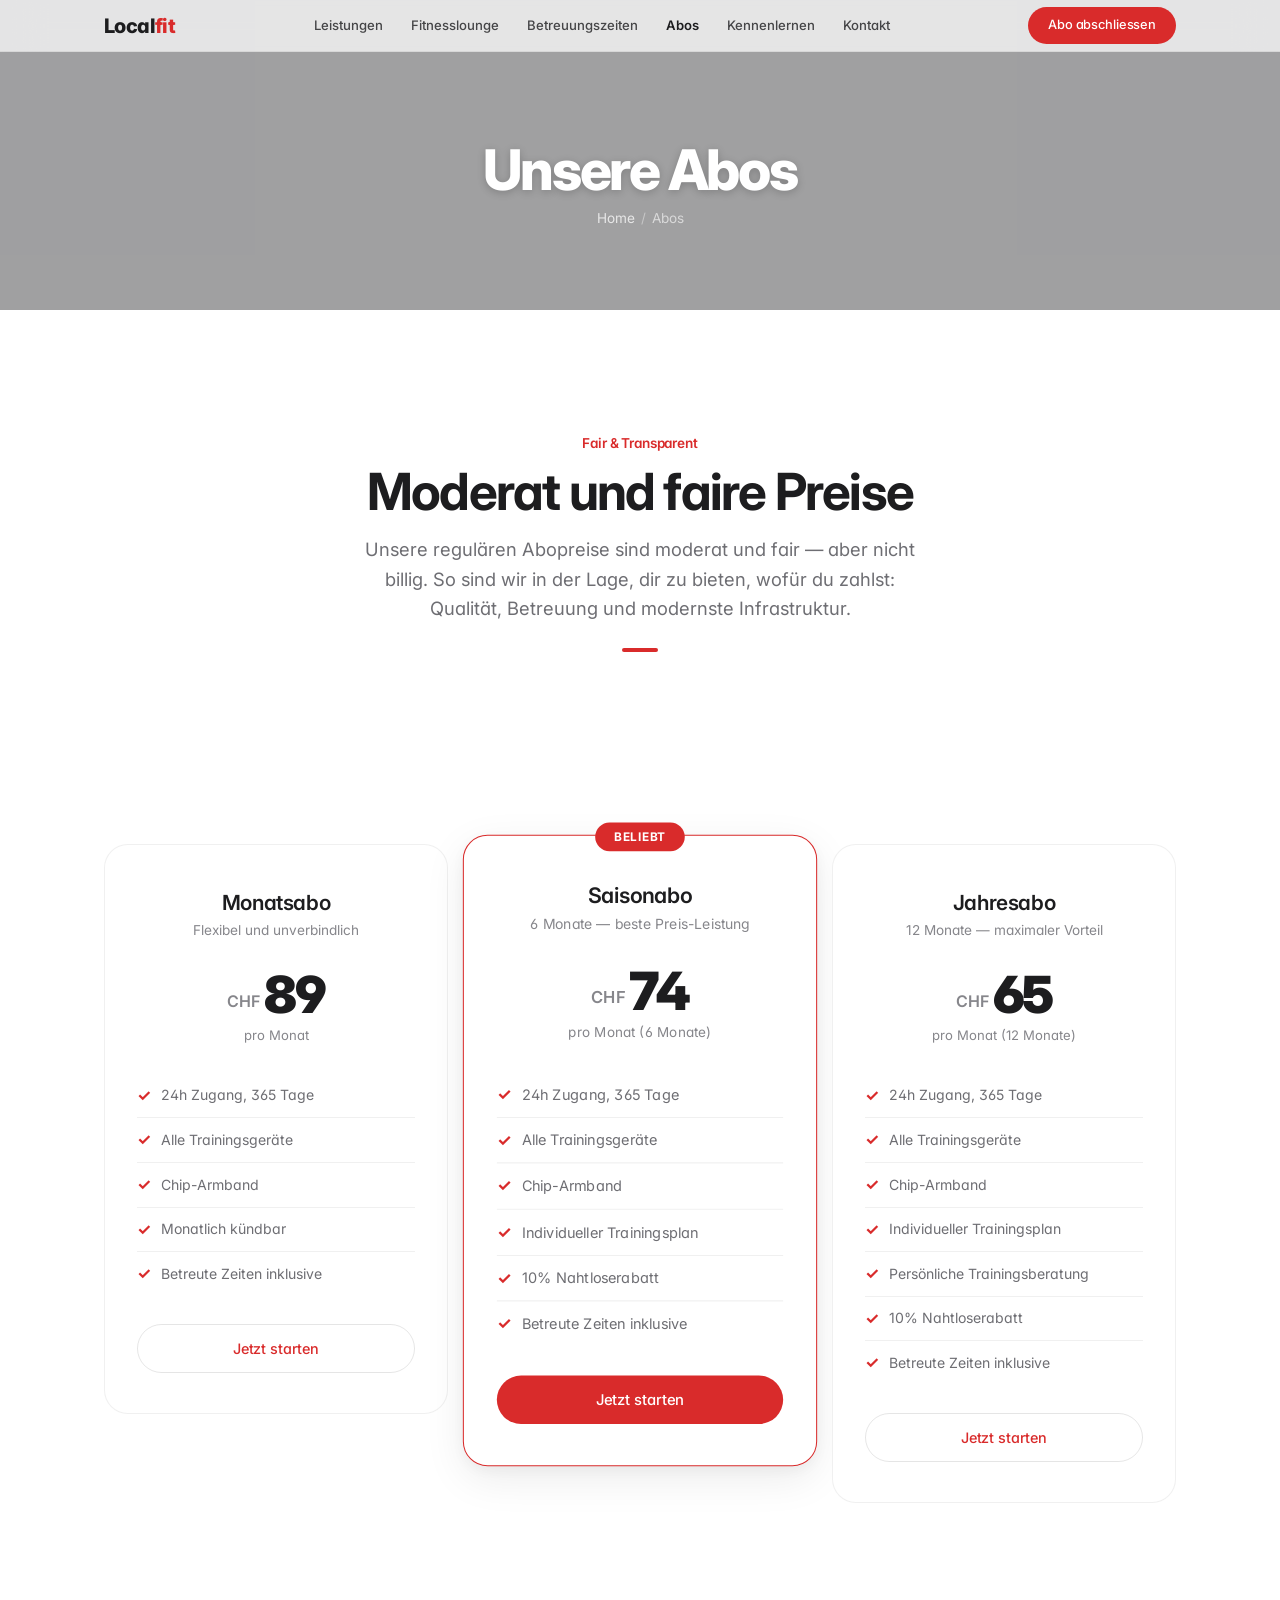
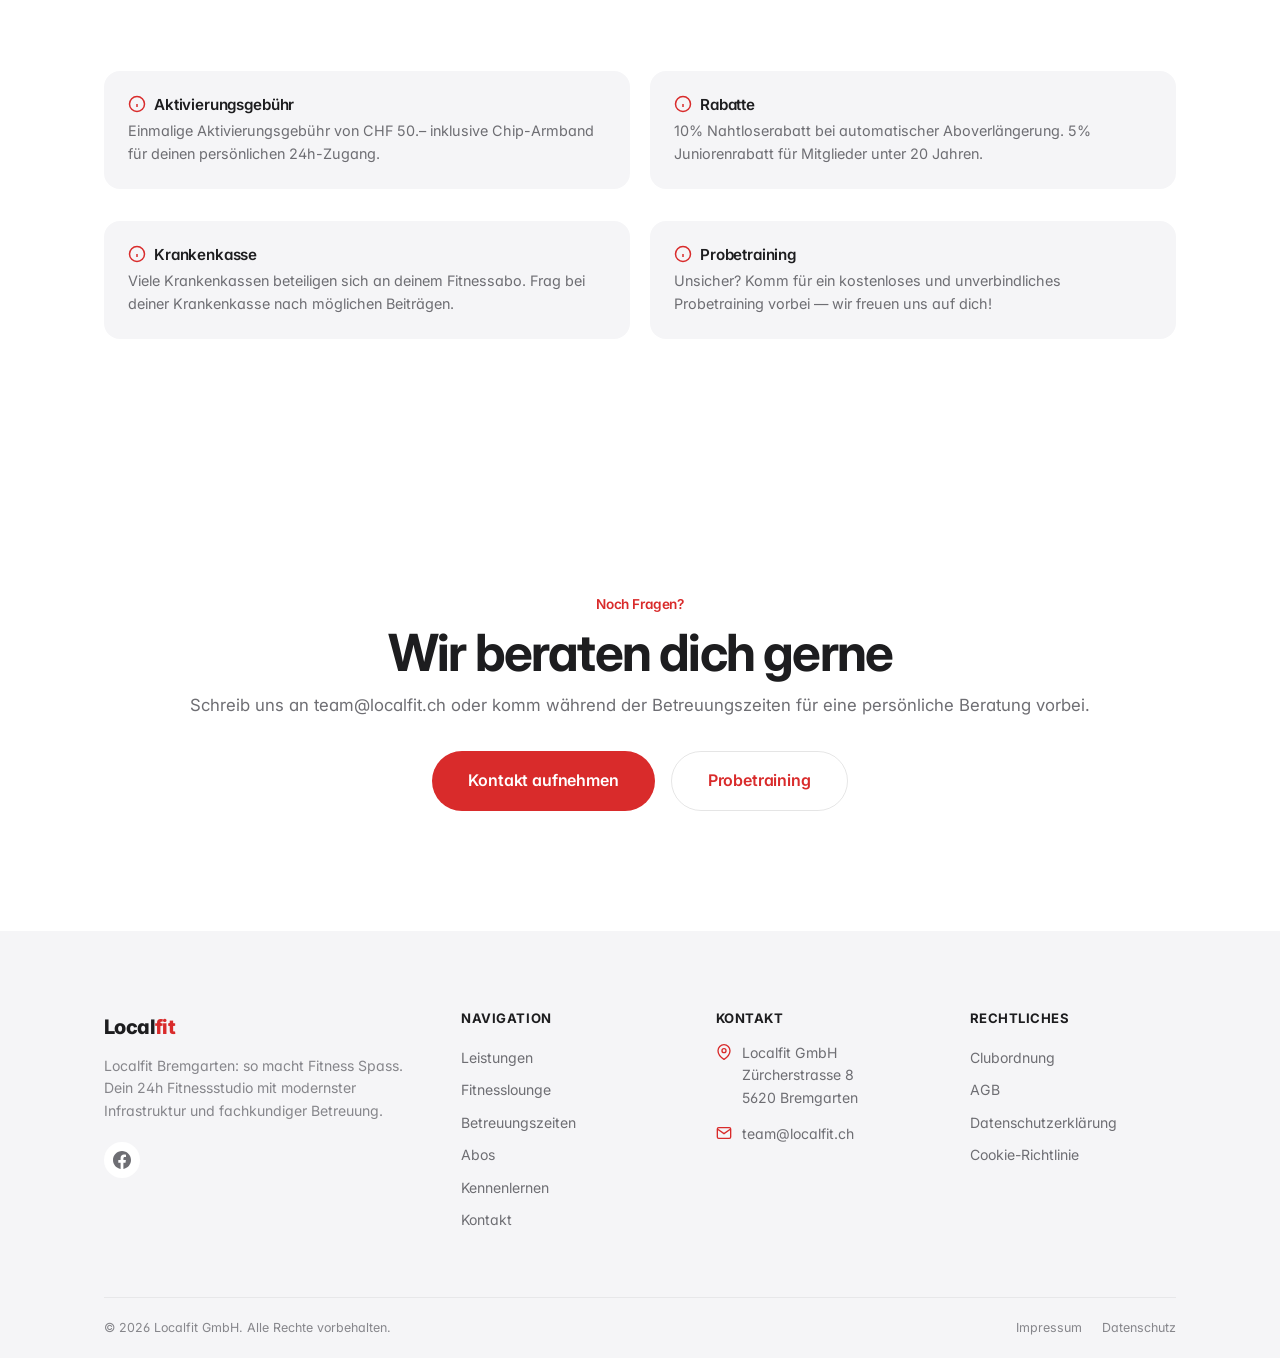
==== abos.html @ 7a8f7181 "Initial commit: LocalFit Website Apple-style redesign of localfit.ch with red accent branding. 7 pag" ====
<!DOCTYPE html>
<html lang="de">
<head>
  <meta charset="UTF-8">
  <meta name="viewport" content="width=device-width, initial-scale=1.0">
  <title>Abos — Localfit Bremgarten</title>
  <meta name="description" content="Unsere Abo-Preise: Monats-, Saison- und Jahresabonnements mit fairen Preisen und flexiblen Optionen.">
  <link rel="stylesheet" href="css/style.css">
  <link rel="stylesheet" href="css/components.css">
  <link rel="stylesheet" href="css/pages.css">
</head>
<body>

  <!-- NAVBAR -->
  <nav class="navbar scrolled" id="navbar">
    <div class="container">
      <a href="index.html" class="nav-logo">Local<span>fit</span></a>
      <div class="nav-links">
        <a href="leistungen.html">Leistungen</a>
        <a href="fitnesslounge.html">Fitnesslounge</a>
        <a href="betreuungszeiten.html">Betreuungszeiten</a>
        <a href="abos.html" class="active">Abos</a>
        <a href="kennenlernen.html">Kennenlernen</a>
        <a href="kontakt.html">Kontakt</a>
      </div>
      <a href="abos.html" class="btn btn-primary btn-sm nav-cta">Abo abschliessen</a>
      <button class="hamburger" id="hamburger" aria-label="Menü öffnen">
        <span></span><span></span><span></span>
      </button>
    </div>
  </nav>

  <div class="mobile-menu" id="mobileMenu">
    <a href="index.html">Home</a>
    <a href="leistungen.html">Leistungen</a>
    <a href="fitnesslounge.html">Fitnesslounge</a>
    <a href="betreuungszeiten.html">Betreuungszeiten</a>
    <a href="abos.html" class="active">Abos</a>
    <a href="kennenlernen.html">Kennenlernen</a>
    <a href="kontakt.html">Kontakt</a>
  </div>

  <!-- PAGE HERO -->
  <section class="page-hero">
    <div class="page-hero-bg" style="background: url('https://www.localfit.ch/wp-content/uploads/slider05.jpg') center/cover no-repeat;"></div>
    <div class="container">
      <h1>Unsere Abos</h1>
      <div class="breadcrumb">
        <a href="index.html">Home</a>
        <span class="sep">/</span>
        <span>Abos</span>
      </div>
    </div>
  </section>

  <!-- INTRO -->
  <section class="section">
    <div class="container">
      <div class="section-header reveal">
        <span class="section-label">Fair & Transparent</span>
        <h2>Moderat und faire Preise</h2>
        <p>Unsere regulären Abopreise sind moderat und fair — aber nicht billig. So sind wir in der Lage, dir zu bieten, wofür du zahlst: Qualität, Betreuung und modernste Infrastruktur.</p>
        <div class="divider"></div>
      </div>
    </div>
  </section>

  <!-- PRICING CARDS -->
  <section class="section" style="padding-top: 0;">
    <div class="container">
      <div class="pricing-grid">

        <!-- Monatsabo -->
        <div class="pricing-card reveal">
          <h3>Monatsabo</h3>
          <p class="subtitle">Flexibel und unverbindlich</p>
          <div class="pricing-price">
            <span class="currency">CHF </span><span class="amount">89</span>
            <span class="period">pro Monat</span>
          </div>
          <ul class="pricing-features">
            <li><span class="check">&#10003;</span> 24h Zugang, 365 Tage</li>
            <li><span class="check">&#10003;</span> Alle Trainingsgeräte</li>
            <li><span class="check">&#10003;</span> Chip-Armband</li>
            <li><span class="check">&#10003;</span> Monatlich kündbar</li>
            <li><span class="check">&#10003;</span> Betreute Zeiten inklusive</li>
          </ul>
          <a href="kennenlernen.html" class="btn btn-secondary" style="width: 100%;">Jetzt starten</a>
        </div>

        <!-- Saisonabo (6 Monate) -->
        <div class="pricing-card featured reveal reveal-delay-1">
          <div class="pricing-badge">Beliebt</div>
          <h3>Saisonabo</h3>
          <p class="subtitle">6 Monate — beste Preis-Leistung</p>
          <div class="pricing-price">
            <span class="currency">CHF </span><span class="amount">74</span>
            <span class="period">pro Monat (6 Monate)</span>
          </div>
          <ul class="pricing-features">
            <li><span class="check">&#10003;</span> 24h Zugang, 365 Tage</li>
            <li><span class="check">&#10003;</span> Alle Trainingsgeräte</li>
            <li><span class="check">&#10003;</span> Chip-Armband</li>
            <li><span class="check">&#10003;</span> Individueller Trainingsplan</li>
            <li><span class="check">&#10003;</span> 10% Nahtloserabatt</li>
            <li><span class="check">&#10003;</span> Betreute Zeiten inklusive</li>
          </ul>
          <a href="kennenlernen.html" class="btn btn-primary" style="width: 100%;">Jetzt starten</a>
        </div>

        <!-- Jahresabo -->
        <div class="pricing-card reveal reveal-delay-2">
          <h3>Jahresabo</h3>
          <p class="subtitle">12 Monate — maximaler Vorteil</p>
          <div class="pricing-price">
            <span class="currency">CHF </span><span class="amount">65</span>
            <span class="period">pro Monat (12 Monate)</span>
          </div>
          <ul class="pricing-features">
            <li><span class="check">&#10003;</span> 24h Zugang, 365 Tage</li>
            <li><span class="check">&#10003;</span> Alle Trainingsgeräte</li>
            <li><span class="check">&#10003;</span> Chip-Armband</li>
            <li><span class="check">&#10003;</span> Individueller Trainingsplan</li>
            <li><span class="check">&#10003;</span> Persönliche Trainingsberatung</li>
            <li><span class="check">&#10003;</span> 10% Nahtloserabatt</li>
            <li><span class="check">&#10003;</span> Betreute Zeiten inklusive</li>
          </ul>
          <a href="kennenlernen.html" class="btn btn-secondary" style="width: 100%;">Jetzt starten</a>
        </div>
      </div>
    </div>
  </section>

  <!-- INFO BOXES -->
  <section class="section" style="padding-top: 0;">
    <div class="container">
      <div class="pricing-info">
        <div class="grid grid-2">
          <div class="info-box reveal">
            <h4>
              <svg width="18" height="18" viewBox="0 0 24 24" fill="none" stroke="var(--accent)" stroke-width="2"><circle cx="12" cy="12" r="10"/><line x1="12" y1="16" x2="12" y2="12"/><line x1="12" y1="8" x2="12.01" y2="8"/></svg>
              Aktivierungsgebühr
            </h4>
            <p>Einmalige Aktivierungsgebühr von CHF 50.– inklusive Chip-Armband für deinen persönlichen 24h-Zugang.</p>
          </div>
          <div class="info-box reveal reveal-delay-1">
            <h4>
              <svg width="18" height="18" viewBox="0 0 24 24" fill="none" stroke="var(--accent)" stroke-width="2"><circle cx="12" cy="12" r="10"/><line x1="12" y1="16" x2="12" y2="12"/><line x1="12" y1="8" x2="12.01" y2="8"/></svg>
              Rabatte
            </h4>
            <p>10% Nahtloserabatt bei automatischer Aboverlängerung. 5% Juniorenrabatt für Mitglieder unter 20 Jahren.</p>
          </div>
          <div class="info-box reveal">
            <h4>
              <svg width="18" height="18" viewBox="0 0 24 24" fill="none" stroke="var(--accent)" stroke-width="2"><circle cx="12" cy="12" r="10"/><line x1="12" y1="16" x2="12" y2="12"/><line x1="12" y1="8" x2="12.01" y2="8"/></svg>
              Krankenkasse
            </h4>
            <p>Viele Krankenkassen beteiligen sich an deinem Fitnessabo. Frag bei deiner Krankenkasse nach möglichen Beiträgen.</p>
          </div>
          <div class="info-box reveal reveal-delay-1">
            <h4>
              <svg width="18" height="18" viewBox="0 0 24 24" fill="none" stroke="var(--accent)" stroke-width="2"><circle cx="12" cy="12" r="10"/><line x1="12" y1="16" x2="12" y2="12"/><line x1="12" y1="8" x2="12.01" y2="8"/></svg>
              Probetraining
            </h4>
            <p>Unsicher? Komm für ein kostenloses und unverbindliches Probetraining vorbei — wir freuen uns auf dich!</p>
          </div>
        </div>
      </div>
    </div>
  </section>

  <!-- CTA -->
  <section class="section cta-section">
    <div class="container reveal">
      <span class="section-label">Noch Fragen?</span>
      <h2>Wir beraten dich gerne</h2>
      <p>Schreib uns an team@localfit.ch oder komm während der Betreuungszeiten für eine persönliche Beratung vorbei.</p>
      <div style="display: flex; gap: 16px; justify-content: center; flex-wrap: wrap;">
        <a href="kontakt.html" class="btn btn-primary btn-lg">Kontakt aufnehmen</a>
        <a href="kennenlernen.html" class="btn btn-secondary btn-lg">Probetraining</a>
      </div>
    </div>
  </section>

  <!-- FOOTER -->
  <footer class="footer">
    <div class="container">
      <div class="footer-grid">
        <div class="footer-brand">
          <a href="index.html" class="nav-logo">Local<span>fit</span></a>
          <p>Localfit Bremgarten: so macht Fitness Spass. Dein 24h Fitnessstudio mit modernster Infrastruktur und fachkundiger Betreuung.</p>
          <div class="footer-social">
            <a href="https://www.facebook.com" target="_blank" rel="noopener" aria-label="Facebook">
              <svg width="18" height="18" viewBox="0 0 24 24" fill="currentColor"><path d="M24 12.073c0-6.627-5.373-12-12-12s-12 5.373-12 12c0 5.99 4.388 10.954 10.125 11.854v-8.385H7.078v-3.47h3.047V9.43c0-3.007 1.792-4.669 4.533-4.669 1.312 0 2.686.235 2.686.235v2.953H15.83c-1.491 0-1.956.925-1.956 1.874v2.25h3.328l-.532 3.47h-2.796v8.385C19.612 23.027 24 18.062 24 12.073z"/></svg>
            </a>
          </div>
        </div>
        <div>
          <h4>Navigation</h4>
          <div class="footer-links">
            <a href="leistungen.html">Leistungen</a>
            <a href="fitnesslounge.html">Fitnesslounge</a>
            <a href="betreuungszeiten.html">Betreuungszeiten</a>
            <a href="abos.html">Abos</a>
            <a href="kennenlernen.html">Kennenlernen</a>
            <a href="kontakt.html">Kontakt</a>
          </div>
        </div>
        <div>
          <h4>Kontakt</h4>
          <div class="footer-contact-item">
            <span class="footer-contact-icon">
              <svg width="16" height="16" viewBox="0 0 24 24" fill="none" stroke="currentColor" stroke-width="2"><path d="M21 10c0 7-9 13-9 13s-9-6-9-13a9 9 0 0 1 18 0z"/><circle cx="12" cy="10" r="3"/></svg>
            </span>
            <span>Localfit GmbH<br>Zürcherstrasse 8<br>5620 Bremgarten</span>
          </div>
          <div class="footer-contact-item">
            <span class="footer-contact-icon">
              <svg width="16" height="16" viewBox="0 0 24 24" fill="none" stroke="currentColor" stroke-width="2"><path d="M4 4h16c1.1 0 2 .9 2 2v12c0 1.1-.9 2-2 2H4c-1.1 0-2-.9-2-2V6c0-1.1.9-2 2-2z"/><polyline points="22,6 12,13 2,6"/></svg>
            </span>
            <span>team@localfit.ch</span>
          </div>
        </div>
        <div>
          <h4>Rechtliches</h4>
          <div class="footer-links">
            <a href="#">Clubordnung</a>
            <a href="#">AGB</a>
            <a href="#">Datenschutzerklärung</a>
            <a href="#">Cookie-Richtlinie</a>
          </div>
        </div>
      </div>
      <div class="footer-bottom">
        <span>&copy; 2026 Localfit GmbH. Alle Rechte vorbehalten.</span>
        <div class="footer-bottom-links">
          <a href="#">Impressum</a>
          <a href="#">Datenschutz</a>
        </div>
      </div>
    </div>
  </footer>

  <button class="back-to-top" id="backToTop" aria-label="Nach oben">
    <svg width="20" height="20" viewBox="0 0 24 24" fill="none" stroke="currentColor" stroke-width="2.5" stroke-linecap="round" stroke-linejoin="round"><polyline points="18 15 12 9 6 15"/></svg>
  </button>

  <script src="js/main.js"></script>
</body>
</html>
---- css/style.css ----
/* ============================================
   LOCALFIT — Apple-Inspired Design System
   ============================================ */

@import url('https://fonts.googleapis.com/css2?family=Inter:wght@300;400;500;600;700;800;900&display=swap');

:root {
  /* Backgrounds */
  --bg-primary: #ffffff;
  --bg-secondary: #f5f5f7;
  --bg-tertiary: #fbfbfd;
  --bg-card: #ffffff;
  --bg-elevated: #ffffff;

  /* Accent — LocalFit Red */
  --accent: #d92b2b;
  --accent-hover: #e63946;
  --accent-light: rgba(217, 43, 43, 0.07);
  --accent-medium: rgba(217, 43, 43, 0.12);

  /* Text — Apple's text hierarchy */
  --text-primary: #1d1d1f;
  --text-secondary: #6e6e73;
  --text-tertiary: #86868b;
  --text-link: #d92b2b;

  /* Borders */
  --border: rgba(0, 0, 0, 0.06);
  --border-strong: rgba(0, 0, 0, 0.1);
  --glass: rgba(255, 255, 255, 0.72);
  --glass-border: rgba(0, 0, 0, 0.06);

  /* Spacing */
  --nav-h: 52px;
  --section-pad: 120px;
  --container-max: 1120px;

  /* Radius */
  --radius: 16px;
  --radius-sm: 12px;
  --radius-xs: 8px;
  --radius-lg: 24px;
  --radius-xl: 32px;
  --radius-pill: 980px;

  /* Shadows — Apple-soft */
  --shadow-sm: 0 1px 3px rgba(0, 0, 0, 0.04), 0 1px 2px rgba(0, 0, 0, 0.06);
  --shadow-md: 0 4px 14px rgba(0, 0, 0, 0.06), 0 2px 6px rgba(0, 0, 0, 0.04);
  --shadow-lg: 0 12px 40px rgba(0, 0, 0, 0.08), 0 4px 12px rgba(0, 0, 0, 0.04);
  --shadow-xl: 0 24px 60px rgba(0, 0, 0, 0.1), 0 8px 20px rgba(0, 0, 0, 0.04);

  /* Transitions */
  --ease: cubic-bezier(0.25, 0.1, 0.25, 1);
  --ease-spring: cubic-bezier(0.34, 1.56, 0.64, 1);
}

/* --- Reset --- */
*, *::before, *::after {
  margin: 0;
  padding: 0;
  box-sizing: border-box;
}

html {
  scroll-behavior: smooth;
  -webkit-text-size-adjust: 100%;
}

body {
  font-family: 'Inter', -apple-system, BlinkMacSystemFont, 'Segoe UI', Roboto, sans-serif;
  font-weight: 400;
  line-height: 1.6;
  color: var(--text-primary);
  background: var(--bg-primary);
  overflow-x: hidden;
  -webkit-font-smoothing: antialiased;
  -moz-osx-font-smoothing: grayscale;
  font-feature-settings: 'cv11', 'ss01';
}

img {
  max-width: 100%;
  height: auto;
  display: block;
}

a {
  color: var(--text-link);
  text-decoration: none;
  transition: opacity 0.3s var(--ease);
}

a:hover {
  opacity: 0.75;
}

ul, ol { list-style: none; }

button, input, select, textarea {
  font-family: inherit;
  font-size: inherit;
  color: inherit;
  background: none;
  border: none;
  outline: none;
}

button { cursor: pointer; }

/* --- Typography (Apple-style) --- */
h1, h2, h3, h4, h5, h6 {
  font-family: 'Inter', -apple-system, BlinkMacSystemFont, sans-serif;
  font-weight: 700;
  line-height: 1.12;
  letter-spacing: -0.025em;
  color: var(--text-primary);
}

h1 {
  font-size: clamp(2.5rem, 6vw, 4.2rem);
  font-weight: 800;
  letter-spacing: -0.04em;
  line-height: 1.08;
}

h2 {
  font-size: clamp(2rem, 4.5vw, 3.2rem);
  font-weight: 700;
  letter-spacing: -0.035em;
  line-height: 1.1;
}

h3 {
  font-size: clamp(1.2rem, 2vw, 1.5rem);
  font-weight: 600;
  letter-spacing: -0.02em;
  line-height: 1.2;
}

h4 {
  font-size: 1.1rem;
  font-weight: 600;
  letter-spacing: -0.01em;
}

p {
  color: var(--text-secondary);
  line-height: 1.6;
  font-size: 1.05rem;
}

/* --- Layout --- */
.container {
  width: 100%;
  max-width: var(--container-max);
  margin: 0 auto;
  padding: 0 24px;
}

.section {
  padding: var(--section-pad) 0;
}

.section-header {
  text-align: center;
  margin-bottom: 72px;
  max-width: 680px;
  margin-left: auto;
  margin-right: auto;
}

.section-header h2 {
  margin-bottom: 16px;
}

.section-header p {
  font-size: 1.15rem;
  max-width: 560px;
  margin: 0 auto;
}

.section-label {
  display: inline-block;
  font-size: 0.85rem;
  font-weight: 600;
  color: var(--accent);
  margin-bottom: 8px;
  letter-spacing: -0.01em;
}

.divider {
  width: 36px;
  height: 4px;
  background: var(--accent);
  border-radius: 2px;
  margin: 24px auto 0;
}

/* --- Grid --- */
.grid {
  display: grid;
  gap: 20px;
}
.grid-2 { grid-template-columns: repeat(2, 1fr); }
.grid-3 { grid-template-columns: repeat(3, 1fr); }
.grid-4 { grid-template-columns: repeat(4, 1fr); }

@media (max-width: 1024px) {
  .grid-4 { grid-template-columns: repeat(2, 1fr); }
  .grid-3 { grid-template-columns: repeat(2, 1fr); }
}
@media (max-width: 768px) {
  .grid-2, .grid-3, .grid-4 { grid-template-columns: 1fr; }
  .section { padding: 80px 0; }
  .section-header { margin-bottom: 48px; }
}

/* --- Scroll Reveal --- */
.reveal {
  opacity: 0;
  transform: translateY(28px);
  transition: opacity 0.7s var(--ease), transform 0.7s var(--ease);
}
.reveal.visible {
  opacity: 1;
  transform: translateY(0);
}
.reveal-delay-1 { transition-delay: 0.1s; }
.reveal-delay-2 { transition-delay: 0.2s; }
.reveal-delay-3 { transition-delay: 0.3s; }
.reveal-delay-4 { transition-delay: 0.4s; }
.reveal-delay-5 { transition-delay: 0.5s; }

/* --- Placeholder Images --- */
.placeholder-img {
  display: flex;
  align-items: center;
  justify-content: center;
  font-size: 0.85rem;
  font-weight: 500;
  color: var(--text-tertiary);
  position: relative;
  overflow: hidden;
}
---- css/components.css ----
/* ============================================
   LOCALFIT — Components (Apple Style)
   ============================================ */

/* ---- NAVBAR ---- */
.navbar {
  position: fixed;
  top: 0;
  left: 0;
  right: 0;
  height: var(--nav-h);
  z-index: 1000;
  display: flex;
  align-items: center;
  background: var(--glass);
  backdrop-filter: saturate(180%) blur(20px);
  -webkit-backdrop-filter: saturate(180%) blur(20px);
  border-bottom: 1px solid var(--glass-border);
  transition: all 0.35s var(--ease);
}

.navbar .container {
  display: flex;
  align-items: center;
  justify-content: space-between;
  width: 100%;
}

.nav-logo {
  font-size: 1.25rem;
  font-weight: 800;
  letter-spacing: -0.03em;
  color: var(--text-primary);
  display: flex;
  align-items: center;
  gap: 0;
  z-index: 1001;
}

.nav-logo span {
  color: var(--accent);
}

.nav-links {
  display: flex;
  align-items: center;
  gap: 28px;
}

.nav-links a {
  font-size: 0.82rem;
  font-weight: 500;
  color: var(--text-primary);
  opacity: 0.8;
  transition: opacity 0.3s var(--ease);
  text-decoration: none;
}

.nav-links a:hover {
  opacity: 1;
}

.nav-links a.active {
  opacity: 1;
  font-weight: 600;
}

.nav-cta {
  z-index: 1001;
}

/* Hamburger */
.hamburger {
  display: none;
  flex-direction: column;
  gap: 5px;
  width: 20px;
  cursor: pointer;
  z-index: 1001;
  padding: 8px 0;
}

.hamburger span {
  display: block;
  width: 100%;
  height: 1.5px;
  background: var(--text-primary);
  border-radius: 1px;
  transition: all 0.3s var(--ease);
  transform-origin: center;
}

.hamburger.active span:nth-child(1) {
  transform: rotate(45deg) translate(4px, 5px);
}
.hamburger.active span:nth-child(2) {
  opacity: 0;
  transform: scaleX(0);
}
.hamburger.active span:nth-child(3) {
  transform: rotate(-45deg) translate(4px, -5px);
}

/* Mobile Menu */
.mobile-menu {
  display: none;
  position: fixed;
  inset: 0;
  background: rgba(255, 255, 255, 0.97);
  backdrop-filter: blur(40px);
  -webkit-backdrop-filter: blur(40px);
  z-index: 999;
  flex-direction: column;
  align-items: center;
  justify-content: center;
  gap: 8px;
  opacity: 0;
  pointer-events: none;
  transition: opacity 0.35s var(--ease);
}

.mobile-menu.open {
  opacity: 1;
  pointer-events: all;
}

.mobile-menu a {
  font-size: 1.8rem;
  font-weight: 700;
  letter-spacing: -0.03em;
  color: var(--text-primary);
  opacity: 0.4;
  padding: 8px 0;
  transition: opacity 0.3s var(--ease);
  text-decoration: none;
}

.mobile-menu a:hover,
.mobile-menu a.active {
  opacity: 1;
}

@media (max-width: 1024px) {
  .nav-links, .nav-cta { display: none; }
  .hamburger { display: flex; }
  .mobile-menu { display: flex; }
}

/* ---- BUTTONS ---- */
.btn {
  display: inline-flex;
  align-items: center;
  justify-content: center;
  gap: 6px;
  font-family: inherit;
  font-weight: 500;
  letter-spacing: -0.01em;
  border-radius: var(--radius-pill);
  transition: all 0.3s var(--ease);
  white-space: nowrap;
  cursor: pointer;
}

.btn-primary {
  background: var(--accent);
  color: #fff;
  padding: 12px 28px;
  font-size: 0.9rem;
}

.btn-primary:hover {
  background: var(--accent-hover);
  transform: scale(1.02);
  opacity: 1;
}

.btn-secondary {
  background: transparent;
  color: var(--accent);
  padding: 12px 28px;
  font-size: 0.9rem;
  border: 1px solid var(--border-strong);
}

.btn-secondary:hover {
  background: var(--accent-light);
  border-color: var(--accent);
  opacity: 1;
}

.btn-text {
  background: transparent;
  color: var(--accent);
  padding: 8px 0;
  font-size: 0.95rem;
  font-weight: 500;
  gap: 4px;
}

.btn-text:hover {
  opacity: 1;
  gap: 8px;
}

.btn-sm {
  padding: 8px 20px;
  font-size: 0.8rem;
}

.btn-lg {
  padding: 16px 36px;
  font-size: 1rem;
  font-weight: 600;
}

/* ---- CARDS ---- */
.card {
  background: var(--bg-card);
  border: 1px solid var(--border);
  border-radius: var(--radius);
  padding: 32px;
  transition: all 0.4s var(--ease);
}

.card:hover {
  box-shadow: var(--shadow-lg);
  transform: translateY(-4px);
  border-color: transparent;
}

.card-icon {
  width: 48px;
  height: 48px;
  border-radius: var(--radius-sm);
  background: var(--accent-light);
  display: flex;
  align-items: center;
  justify-content: center;
  margin-bottom: 20px;
  color: var(--accent);
}

.card h3 {
  margin-bottom: 10px;
}

.card p {
  font-size: 0.95rem;
  line-height: 1.55;
  color: var(--text-secondary);
}

/* ---- FORMS ---- */
.form-group {
  position: relative;
  margin-bottom: 20px;
}

.form-label {
  display: block;
  font-size: 0.82rem;
  font-weight: 600;
  color: var(--text-primary);
  margin-bottom: 6px;
  letter-spacing: -0.01em;
}

.form-input,
.form-select,
.form-textarea {
  width: 100%;
  padding: 12px 16px;
  background: var(--bg-secondary);
  border: 1.5px solid transparent;
  border-radius: var(--radius-xs);
  color: var(--text-primary);
  font-size: 0.95rem;
  transition: all 0.25s var(--ease);
}

.form-input:focus,
.form-select:focus,
.form-textarea:focus {
  background: var(--bg-primary);
  border-color: var(--accent);
  box-shadow: 0 0 0 3px var(--accent-light);
}

.form-input::placeholder,
.form-textarea::placeholder {
  color: var(--text-tertiary);
}

.form-textarea {
  min-height: 120px;
  resize: vertical;
}

.form-select {
  appearance: none;
  background-image: url("data:image/svg+xml,%3Csvg xmlns='http://www.w3.org/2000/svg' width='12' height='12' viewBox='0 0 12 12'%3E%3Cpath fill='%2386868b' d='M6 8L1 3h10z'/%3E%3C/svg%3E");
  background-repeat: no-repeat;
  background-position: right 16px center;
  padding-right: 40px;
  cursor: pointer;
}

.form-error {
  border-color: #ff3b30 !important;
  background: #fff5f5 !important;
}

.form-success {
  border-color: #34c759 !important;
}

.form-message {
  font-size: 0.78rem;
  margin-top: 4px;
  font-weight: 500;
}

.form-message.error { color: #ff3b30; }
.form-message.success { color: #34c759; }

/* ---- PAGE HERO ---- */
.page-hero {
  position: relative;
  padding: 140px 0 80px;
  text-align: center;
  background: var(--bg-secondary);
  overflow: hidden;
}

.page-hero::before {
  content: '';
  position: absolute;
  inset: 0;
  background: rgba(0, 0, 0, 0.35);
  z-index: 1;
  pointer-events: none;
}

.page-hero .container {
  position: relative;
  z-index: 2;
}

.page-hero .page-hero-bg {
  position: absolute;
  inset: 0;
  z-index: 0;
}

.page-hero h1 {
  margin-bottom: 8px;
  font-size: clamp(2.2rem, 5vw, 3.5rem);
  color: #ffffff;
  text-shadow: 0 2px 8px rgba(0,0,0,0.2);
}

.page-hero .breadcrumb {
  display: flex;
  align-items: center;
  justify-content: center;
  gap: 6px;
  font-size: 0.85rem;
  color: rgba(255, 255, 255, 0.6);
}

.page-hero .breadcrumb a {
  color: rgba(255, 255, 255, 0.75);
}
.page-hero .breadcrumb a:hover {
  color: #fff;
  opacity: 1;
}

.page-hero .breadcrumb .sep {
  color: rgba(255, 255, 255, 0.4);
}

/* ---- FOOTER ---- */
.footer {
  background: var(--bg-secondary);
  padding: 80px 0 0;
}

.footer-grid {
  display: grid;
  grid-template-columns: 1.5fr 1fr 1fr 1fr;
  gap: 48px;
  padding-bottom: 60px;
}

.footer-brand p {
  margin-top: 12px;
  font-size: 0.88rem;
  color: var(--text-tertiary);
  line-height: 1.6;
}

.footer h4 {
  font-size: 0.82rem;
  font-weight: 700;
  margin-bottom: 16px;
  color: var(--text-primary);
  text-transform: uppercase;
  letter-spacing: 0.04em;
}

.footer-links a {
  display: block;
  font-size: 0.88rem;
  color: var(--text-secondary);
  padding: 5px 0;
  transition: color 0.3s var(--ease);
  text-decoration: none;
}

.footer-links a:hover {
  color: var(--text-primary);
  opacity: 1;
}

.footer-contact-item {
  display: flex;
  align-items: flex-start;
  gap: 10px;
  margin-bottom: 14px;
  font-size: 0.88rem;
  color: var(--text-secondary);
}

.footer-contact-icon {
  color: var(--accent);
  flex-shrink: 0;
  margin-top: 2px;
}

.footer-social {
  display: flex;
  gap: 10px;
  margin-top: 20px;
}

.footer-social a {
  width: 36px;
  height: 36px;
  border-radius: 50%;
  background: var(--bg-primary);
  display: flex;
  align-items: center;
  justify-content: center;
  color: var(--text-secondary);
  transition: all 0.3s var(--ease);
  text-decoration: none;
}

.footer-social a:hover {
  background: var(--accent);
  color: #fff;
  opacity: 1;
}

.footer-bottom {
  border-top: 1px solid var(--border);
  padding: 20px 0;
  display: flex;
  align-items: center;
  justify-content: space-between;
  font-size: 0.78rem;
  color: var(--text-tertiary);
}

.footer-bottom-links {
  display: flex;
  gap: 20px;
}

.footer-bottom-links a {
  color: var(--text-tertiary);
  text-decoration: none;
}
.footer-bottom-links a:hover {
  color: var(--text-primary);
  opacity: 1;
}

@media (max-width: 1024px) {
  .footer-grid { grid-template-columns: 1fr 1fr; }
}

@media (max-width: 768px) {
  .footer { padding: 60px 0 0; }
  .footer-grid { grid-template-columns: 1fr; gap: 36px; }
  .footer-bottom { flex-direction: column; gap: 12px; text-align: center; }
}

/* ---- BACK TO TOP ---- */
.back-to-top {
  position: fixed;
  bottom: 28px;
  right: 28px;
  width: 40px;
  height: 40px;
  border-radius: 50%;
  background: var(--bg-primary);
  color: var(--text-primary);
  display: flex;
  align-items: center;
  justify-content: center;
  z-index: 900;
  opacity: 0;
  pointer-events: none;
  transform: translateY(12px);
  transition: all 0.3s var(--ease);
  box-shadow: var(--shadow-lg);
  border: 1px solid var(--border);
}

.back-to-top.visible {
  opacity: 1;
  pointer-events: all;
  transform: translateY(0);
}

.back-to-top:hover {
  transform: translateY(-3px);
  box-shadow: var(--shadow-xl);
}
---- css/pages.css ----
/* ============================================
   LOCALFIT — Pages (Apple Style)
   ============================================ */

/* ---- HOME: HERO ---- */
.hero {
  position: relative;
  min-height: 100vh;
  display: flex;
  align-items: center;
  justify-content: center;
  text-align: center;
  overflow: hidden;
  background: var(--bg-secondary);
  padding-top: var(--nav-h);
}

.hero-slides {
  position: absolute;
  inset: 0;
}

.hero-slide {
  position: absolute;
  inset: 0;
  opacity: 0;
  transition: opacity 1s var(--ease);
}

.hero-slide.active {
  opacity: 1;
}

.hero-slide-bg {
  position: absolute;
  inset: 0;
  background-size: cover;
  background-position: center;
  animation: kenBurns 10s var(--ease) forwards;
}

.hero-slide::after {
  content: '';
  position: absolute;
  inset: 0;
  background: linear-gradient(
    to bottom,
    rgba(0, 0, 0, 0.35) 0%,
    rgba(0, 0, 0, 0.15) 40%,
    rgba(0, 0, 0, 0.4) 100%
  );
  z-index: 1;
}

@keyframes kenBurns {
  from { transform: scale(1); }
  to { transform: scale(1.04); }
}

.hero-content {
  position: relative;
  z-index: 2;
  padding: 0 24px;
  max-width: 820px;
  margin: 0 auto;
}

.hero-text {
  text-align: center;
}

.hero-text .section-label {
  font-size: 0.9rem;
  font-weight: 600;
  color: rgba(255, 255, 255, 0.8);
  margin-bottom: 12px;
  display: block;
  text-shadow: 0 1px 4px rgba(0,0,0,0.3);
}

.hero-text h1 {
  font-size: clamp(2.8rem, 7vw, 5rem);
  font-weight: 800;
  letter-spacing: -0.045em;
  line-height: 1.05;
  margin-bottom: 20px;
  color: #ffffff;
  text-shadow: 0 2px 12px rgba(0,0,0,0.25);
}

.hero-text p {
  font-size: 1.2rem;
  color: rgba(255, 255, 255, 0.85);
  margin-bottom: 36px;
  max-width: 540px;
  margin-left: auto;
  margin-right: auto;
  line-height: 1.5;
  text-shadow: 0 1px 4px rgba(0,0,0,0.2);
}

.hero-buttons {
  display: flex;
  gap: 12px;
  justify-content: center;
  flex-wrap: wrap;
}

/* Hero Indicators */
.hero-indicators {
  position: absolute;
  bottom: 40px;
  left: 50%;
  transform: translateX(-50%);
  z-index: 3;
  display: flex;
  gap: 8px;
}

.hero-indicator {
  width: 32px;
  height: 4px;
  background: rgba(255, 255, 255, 0.3);
  border-radius: 2px;
  cursor: pointer;
  overflow: hidden;
  transition: all 0.3s var(--ease);
}

.hero-indicator.active {
  width: 48px;
}

.hero-indicator-fill {
  height: 100%;
  width: 0;
  background: var(--accent);
  border-radius: 2px;
}

.hero-indicator.active .hero-indicator-fill {
  animation: indicatorProgress 6s linear forwards;
}

@keyframes indicatorProgress {
  from { width: 0; }
  to { width: 100%; }
}

.hero-scroll {
  position: absolute;
  bottom: 80px;
  left: 50%;
  transform: translateX(-50%);
  z-index: 3;
  display: flex;
  flex-direction: column;
  align-items: center;
  gap: 6px;
  color: rgba(255, 255, 255, 0.5);
  font-size: 0.72rem;
  letter-spacing: 0.08em;
  text-transform: uppercase;
  font-weight: 600;
  animation: scrollBounce 2.5s ease-in-out infinite;
}

@keyframes scrollBounce {
  0%, 100% { transform: translateX(-50%) translateY(0); }
  50% { transform: translateX(-50%) translateY(6px); }
}

/* ---- HOME: STATS ---- */
.stats-bar {
  background: var(--bg-primary);
  padding: 60px 0;
  border-bottom: 1px solid var(--border);
}

.stats-grid {
  display: grid;
  grid-template-columns: repeat(4, 1fr);
  gap: 24px;
  text-align: center;
}

.stat-item {
  padding: 12px;
}

.stat-number {
  font-size: clamp(2rem, 4vw, 3rem);
  font-weight: 800;
  color: var(--text-primary);
  line-height: 1;
  margin-bottom: 6px;
  letter-spacing: -0.03em;
}

.stat-number .accent {
  color: var(--accent);
}

.stat-label {
  font-size: 0.82rem;
  color: var(--text-tertiary);
  font-weight: 500;
  letter-spacing: 0;
}

@media (max-width: 768px) {
  .stats-grid { grid-template-columns: repeat(2, 1fr); }
}

/* ---- HOME: FEATURES ---- */
.features-section {
  background: var(--bg-secondary);
}

/* ---- HOME: CTA ---- */
.cta-section {
  background: var(--bg-primary);
  text-align: center;
  position: relative;
}

.cta-section h2 {
  margin-bottom: 12px;
}

.cta-section p {
  margin: 0 auto 32px;
}

/* ---- LEISTUNGEN ---- */
.service-item {
  display: grid;
  grid-template-columns: 1fr 1fr;
  gap: 80px;
  align-items: center;
  padding: 80px 0;
  border-bottom: 1px solid var(--border);
}

.service-item:last-child { border-bottom: none; }

.service-item.reverse {
  direction: rtl;
}
.service-item.reverse > * {
  direction: ltr;
}

.service-number {
  font-size: 5rem;
  font-weight: 900;
  color: var(--accent-light);
  line-height: 1;
  margin-bottom: -12px;
  letter-spacing: -0.04em;
}

.service-content h3 {
  font-size: 1.6rem;
  margin-bottom: 14px;
}

.service-content p {
  font-size: 1rem;
  line-height: 1.6;
}

.service-image {
  border-radius: var(--radius-lg);
  overflow: hidden;
  aspect-ratio: 4/3;
  background: linear-gradient(135deg, #f0f0f5, #e8e8ed);
}

.service-image img {
  width: 100%;
  height: 100%;
  object-fit: cover;
  transition: transform 0.5s var(--ease);
}

.service-item:hover .service-image img {
  transform: scale(1.04);
}

@media (max-width: 768px) {
  .service-item {
    grid-template-columns: 1fr;
    gap: 32px;
    padding: 48px 0;
  }
  .service-item.reverse { direction: ltr; }
  .service-number { font-size: 3.5rem; }
}

/* ---- FITNESSLOUNGE ---- */
.quote-block {
  border-left: 4px solid var(--accent);
  padding: 28px 36px;
  background: var(--accent-light);
  border-radius: 0 var(--radius-sm) var(--radius-sm) 0;
  margin-bottom: 80px;
}

.quote-block p {
  font-size: 1.25rem;
  font-style: italic;
  color: var(--text-primary);
  max-width: none;
  line-height: 1.55;
  font-weight: 500;
}

.highlight-card {
  display: flex;
  align-items: flex-start;
  gap: 16px;
}

.highlight-icon {
  width: 32px;
  height: 32px;
  min-width: 32px;
  border-radius: 50%;
  background: var(--accent-light);
  display: flex;
  align-items: center;
  justify-content: center;
  color: var(--accent);
  margin-top: 2px;
}

.highlight-card h4 { margin-bottom: 4px; }
.highlight-card p { font-size: 0.92rem; }

/* Gallery */
.gallery-section {
  background: var(--bg-secondary);
}

.gallery-grid {
  display: grid;
  grid-template-columns: repeat(3, 1fr);
  grid-template-rows: auto auto;
  gap: 12px;
}

.gallery-item {
  border-radius: var(--radius);
  overflow: hidden;
  aspect-ratio: 4/3;
  cursor: pointer;
  transition: all 0.4s var(--ease);
  background: linear-gradient(135deg, #e8e8ed, #d2d2d7);
}

.gallery-item:hover {
  transform: scale(1.02);
  box-shadow: var(--shadow-lg);
}

.gallery-item:first-child {
  grid-column: span 2;
  grid-row: span 2;
  aspect-ratio: auto;
}

@media (max-width: 768px) {
  .gallery-grid { grid-template-columns: 1fr; }
  .gallery-item:first-child { grid-column: span 1; grid-row: span 1; aspect-ratio: 4/3; }
}

/* ---- BETREUUNGSZEITEN ---- */
.schedule-cards {
  display: grid;
  grid-template-columns: 1fr 1fr;
  gap: 24px;
  margin-bottom: 64px;
}

.schedule-card {
  background: var(--bg-card);
  border: 1px solid var(--border);
  border-radius: var(--radius);
  overflow: hidden;
}

.schedule-card-header {
  background: var(--bg-secondary);
  padding: 18px 24px;
  border-bottom: 1px solid var(--border);
  display: flex;
  align-items: center;
  gap: 10px;
}

.schedule-card-header .icon { color: var(--accent); }
.schedule-card-header h3 { font-size: 1rem; }

.schedule-row {
  display: flex;
  justify-content: space-between;
  align-items: center;
  padding: 14px 24px;
  border-bottom: 1px solid var(--border);
  font-size: 0.92rem;
  transition: background 0.3s var(--ease);
}

.schedule-row:last-child { border-bottom: none; }

.schedule-row.today {
  background: var(--accent-light);
}

.schedule-row .day {
  color: var(--text-primary);
  font-weight: 500;
}

.schedule-row .time {
  color: var(--text-secondary);
  font-weight: 600;
  font-variant-numeric: tabular-nums;
}

/* 24h Badge */
.badge-24h {
  text-align: center;
  padding: 60px 40px;
  background: var(--bg-secondary);
  border-radius: var(--radius-lg);
  margin-bottom: 80px;
  position: relative;
  overflow: hidden;
}

.badge-24h::before {
  content: '';
  position: absolute;
  top: 50%;
  left: 50%;
  transform: translate(-50%, -50%);
  width: 200px;
  height: 200px;
  border-radius: 50%;
  border: 2px solid var(--accent);
  opacity: 0.1;
  animation: pulse24 3s ease-in-out infinite;
}

.badge-24h::after {
  content: '';
  position: absolute;
  top: 50%;
  left: 50%;
  transform: translate(-50%, -50%);
  width: 300px;
  height: 300px;
  border-radius: 50%;
  border: 1px solid var(--accent);
  opacity: 0.05;
  animation: pulse24 3s ease-in-out 0.5s infinite;
}

@keyframes pulse24 {
  0%, 100% { transform: translate(-50%, -50%) scale(1); opacity: 0.1; }
  50% { transform: translate(-50%, -50%) scale(1.08); opacity: 0.03; }
}

.badge-24h .big-number {
  font-size: clamp(3rem, 8vw, 4.5rem);
  font-weight: 900;
  background: linear-gradient(135deg, var(--accent), #e63946);
  -webkit-background-clip: text;
  -webkit-text-fill-color: transparent;
  background-clip: text;
  line-height: 1;
  margin-bottom: 12px;
  position: relative;
  letter-spacing: -0.04em;
}

.badge-24h p {
  margin: 0 auto;
  font-size: 1.05rem;
  position: relative;
  max-width: 520px;
}

/* Holidays */
.holidays-toggle {
  display: flex;
  align-items: center;
  justify-content: space-between;
  width: 100%;
  padding: 14px 20px;
  background: var(--bg-secondary);
  border: 1px solid var(--border);
  border-radius: var(--radius-xs);
  color: var(--text-primary);
  font-size: 0.95rem;
  font-weight: 500;
  cursor: pointer;
  transition: all 0.3s var(--ease);
}

.holidays-toggle:hover {
  background: var(--accent-light);
}

.holidays-toggle .arrow {
  transition: transform 0.3s var(--ease);
  color: var(--accent);
}

.holidays-toggle.open .arrow {
  transform: rotate(180deg);
}

.holidays-list {
  max-height: 0;
  overflow: hidden;
  transition: max-height 0.4s var(--ease);
  background: var(--bg-primary);
  border: 1px solid var(--border);
  border-top: none;
  border-radius: 0 0 var(--radius-xs) var(--radius-xs);
}

.holidays-list.open { max-height: 500px; }

.holidays-list li {
  padding: 10px 20px;
  border-bottom: 1px solid var(--border);
  font-size: 0.88rem;
  color: var(--text-secondary);
  display: flex;
  align-items: center;
  gap: 8px;
}

.holidays-list li:last-child { border-bottom: none; }

.holidays-list li::before {
  content: '';
  width: 5px;
  height: 5px;
  border-radius: 50%;
  background: var(--accent);
  flex-shrink: 0;
}

@media (max-width: 768px) {
  .schedule-cards { grid-template-columns: 1fr; }
}

/* ---- ABOS: PRICING ---- */
.pricing-grid {
  display: grid;
  grid-template-columns: repeat(3, 1fr);
  gap: 20px;
  align-items: start;
}

.pricing-card {
  background: var(--bg-card);
  border: 1px solid var(--border);
  border-radius: var(--radius-lg);
  padding: 40px 32px;
  text-align: center;
  transition: all 0.4s var(--ease);
  position: relative;
}

.pricing-card:hover {
  transform: translateY(-6px);
  box-shadow: var(--shadow-xl);
  border-color: transparent;
}

.pricing-card.featured {
  border-color: var(--accent);
  box-shadow: var(--shadow-lg);
  transform: scale(1.03);
}

.pricing-card.featured:hover {
  transform: scale(1.03) translateY(-6px);
}

.pricing-badge {
  position: absolute;
  top: -13px;
  left: 50%;
  transform: translateX(-50%);
  background: var(--accent);
  color: #fff;
  font-size: 0.72rem;
  font-weight: 700;
  text-transform: uppercase;
  letter-spacing: 0.05em;
  padding: 5px 18px;
  border-radius: var(--radius-pill);
}

.pricing-card h3 {
  font-size: 1.3rem;
  margin-bottom: 4px;
  margin-top: 6px;
}

.pricing-card .subtitle {
  color: var(--text-tertiary);
  font-size: 0.85rem;
  margin-bottom: 28px;
}

.pricing-price {
  margin-bottom: 28px;
}

.pricing-price .amount {
  font-size: 3.2rem;
  font-weight: 900;
  color: var(--text-primary);
  line-height: 1;
  letter-spacing: -0.04em;
}

.pricing-price .currency {
  font-size: 1rem;
  font-weight: 600;
  vertical-align: super;
  color: var(--text-tertiary);
}

.pricing-price .period {
  display: block;
  font-size: 0.82rem;
  color: var(--text-tertiary);
  margin-top: 4px;
}

.pricing-features {
  text-align: left;
  margin-bottom: 28px;
}

.pricing-features li {
  display: flex;
  align-items: center;
  gap: 10px;
  padding: 9px 0;
  border-bottom: 1px solid var(--border);
  font-size: 0.88rem;
  color: var(--text-secondary);
}

.pricing-features li:last-child { border-bottom: none; }

.pricing-features .check {
  color: var(--accent);
  font-weight: 700;
  font-size: 1rem;
}

.pricing-info { margin-top: 48px; }

.info-box {
  background: var(--bg-secondary);
  border-radius: var(--radius);
  padding: 24px;
  margin-bottom: 12px;
}

.info-box h4 {
  margin-bottom: 6px;
  display: flex;
  align-items: center;
  gap: 8px;
  font-size: 0.95rem;
}

.info-box p { font-size: 0.9rem; }

@media (max-width: 1024px) {
  .pricing-grid {
    grid-template-columns: 1fr;
    max-width: 420px;
    margin: 0 auto;
  }
  .pricing-card.featured { transform: none; }
  .pricing-card.featured:hover { transform: translateY(-6px); }
}

/* ---- KENNENLERNEN ---- */
.kennenlernen-grid {
  display: grid;
  grid-template-columns: 1fr 1.2fr;
  gap: 80px;
  align-items: start;
}

.kennenlernen-info h2 {
  margin-bottom: 16px;
  font-size: clamp(1.8rem, 3.5vw, 2.5rem);
}

.kennenlernen-info > p { margin-bottom: 32px; }

.kennenlernen-benefits { margin-bottom: 32px; }

.kennenlernen-benefits li {
  display: flex;
  align-items: center;
  gap: 10px;
  padding: 8px 0;
  font-size: 0.95rem;
  color: var(--text-secondary);
}

.kennenlernen-benefits .icon { color: var(--accent); }

.kennenlernen-location {
  background: var(--bg-secondary);
  border-radius: var(--radius);
  padding: 24px;
}

.kennenlernen-location h4 {
  margin-bottom: 8px;
  display: flex;
  align-items: center;
  gap: 8px;
}

.kennenlernen-form {
  background: var(--bg-secondary);
  border-radius: var(--radius-lg);
  padding: 40px;
}

.kennenlernen-form h3 { margin-bottom: 4px; }
.kennenlernen-form > p {
  margin-bottom: 24px;
  font-size: 0.9rem;
}

.form-row {
  display: grid;
  grid-template-columns: 1fr 1fr;
  gap: 12px;
}

.termin-block {
  background: var(--bg-primary);
  border: 1px solid var(--border);
  border-radius: var(--radius-xs);
  padding: 20px;
  margin-bottom: 20px;
}

.termin-block h4 {
  font-size: 0.85rem;
  margin-bottom: 14px;
  color: var(--accent);
}

@media (max-width: 768px) {
  .kennenlernen-grid { grid-template-columns: 1fr; gap: 40px; }
  .form-row { grid-template-columns: 1fr; }
}

/* ---- KONTAKT ---- */
.kontakt-grid {
  display: grid;
  grid-template-columns: 1fr 1.5fr;
  gap: 48px;
  align-items: start;
}

.kontakt-info-card {
  background: var(--bg-secondary);
  border-radius: var(--radius-lg);
  padding: 36px;
}

.kontakt-info-card h3 { margin-bottom: 24px; }

.kontakt-item {
  display: flex;
  align-items: flex-start;
  gap: 14px;
  margin-bottom: 22px;
}

.kontakt-item:last-child { margin-bottom: 0; }

.kontakt-item-icon {
  width: 40px;
  height: 40px;
  min-width: 40px;
  border-radius: 50%;
  background: var(--accent-light);
  display: flex;
  align-items: center;
  justify-content: center;
  color: var(--accent);
}

.kontakt-item h4 {
  font-size: 0.92rem;
  margin-bottom: 2px;
}

.kontakt-item p {
  font-size: 0.88rem;
  line-height: 1.5;
}

.kontakt-form {
  background: var(--bg-secondary);
  border-radius: var(--radius-lg);
  padding: 36px;
}

.kontakt-form h3 { margin-bottom: 24px; }

.map-container {
  margin-top: 48px;
  border-radius: var(--radius-lg);
  overflow: hidden;
  height: 360px;
  background: var(--bg-secondary);
}

@media (max-width: 768px) {
  .kontakt-grid { grid-template-columns: 1fr; gap: 24px; }
  .map-container { height: 260px; }
}

/* ---- HERO MOBILE ---- */
@media (max-width: 768px) {
  .hero { min-height: auto; padding: 120px 0 80px; }
  .hero-scroll { display: none; }
}
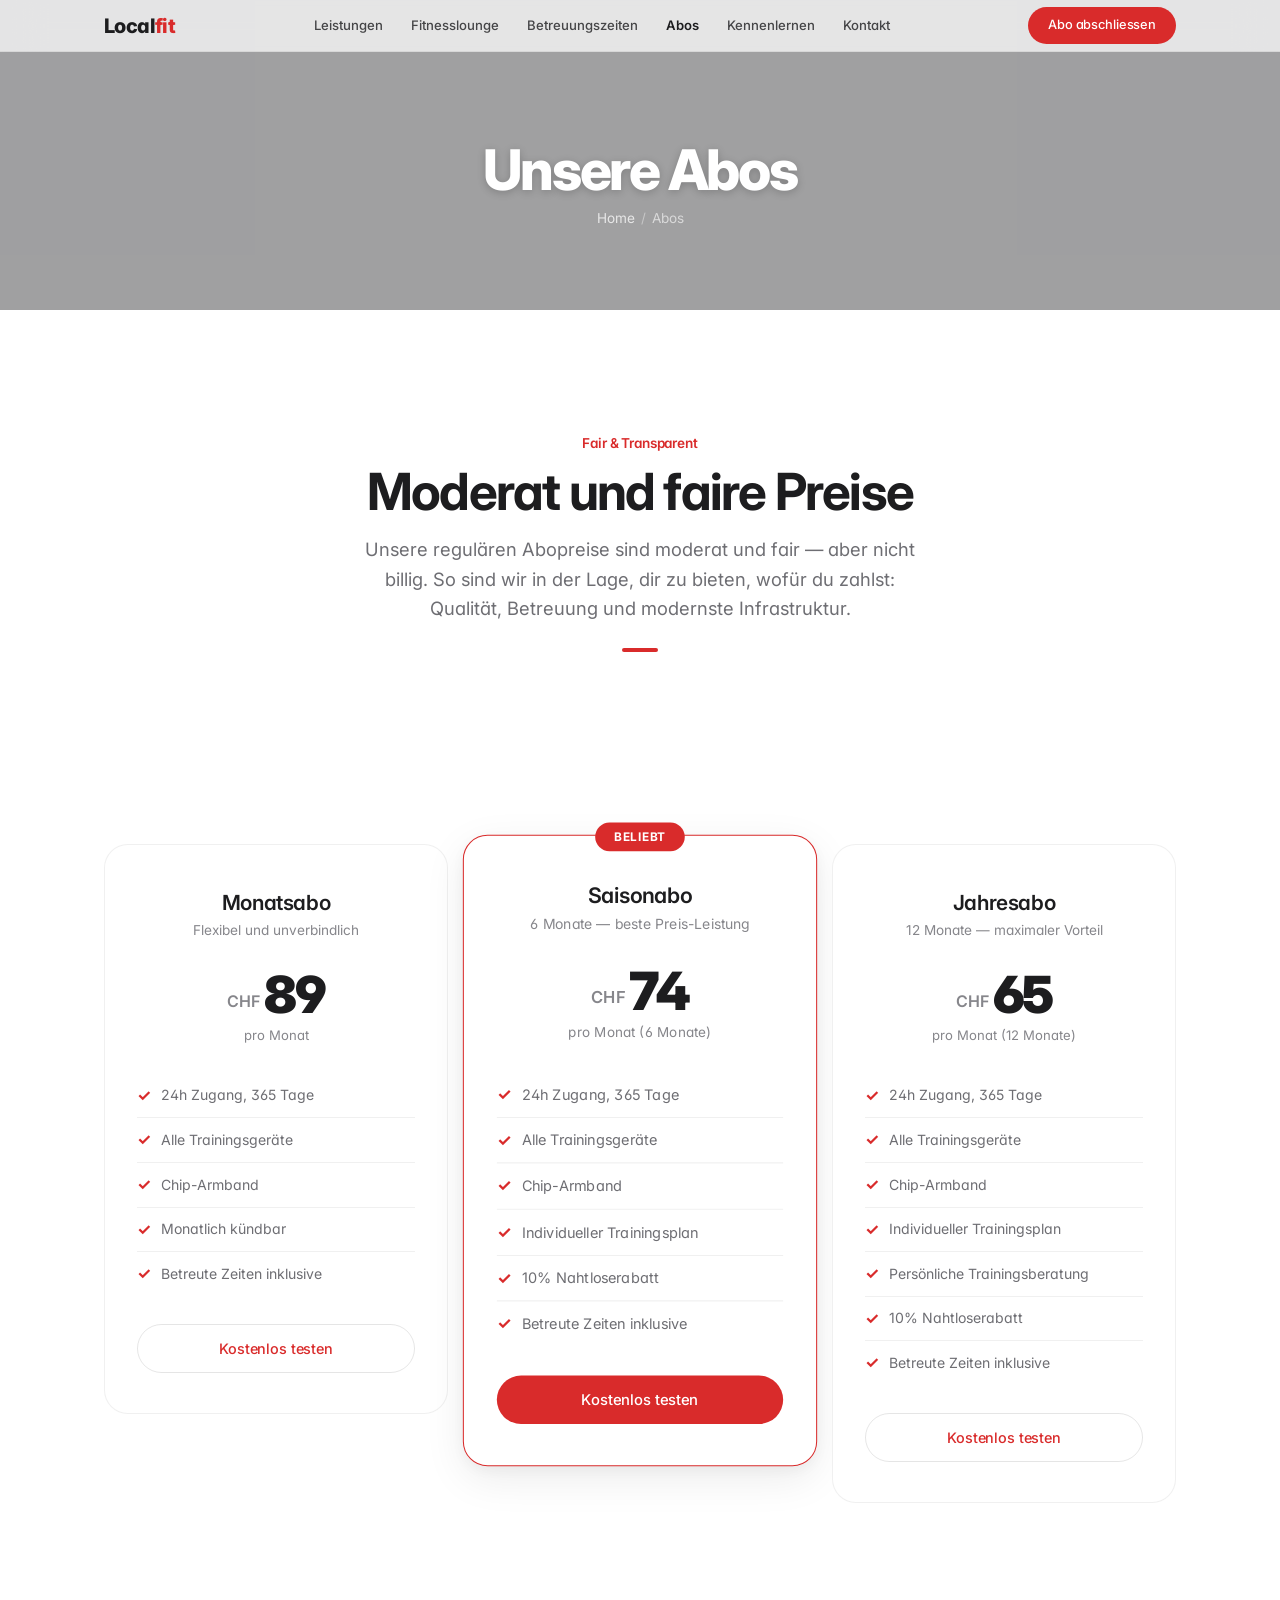
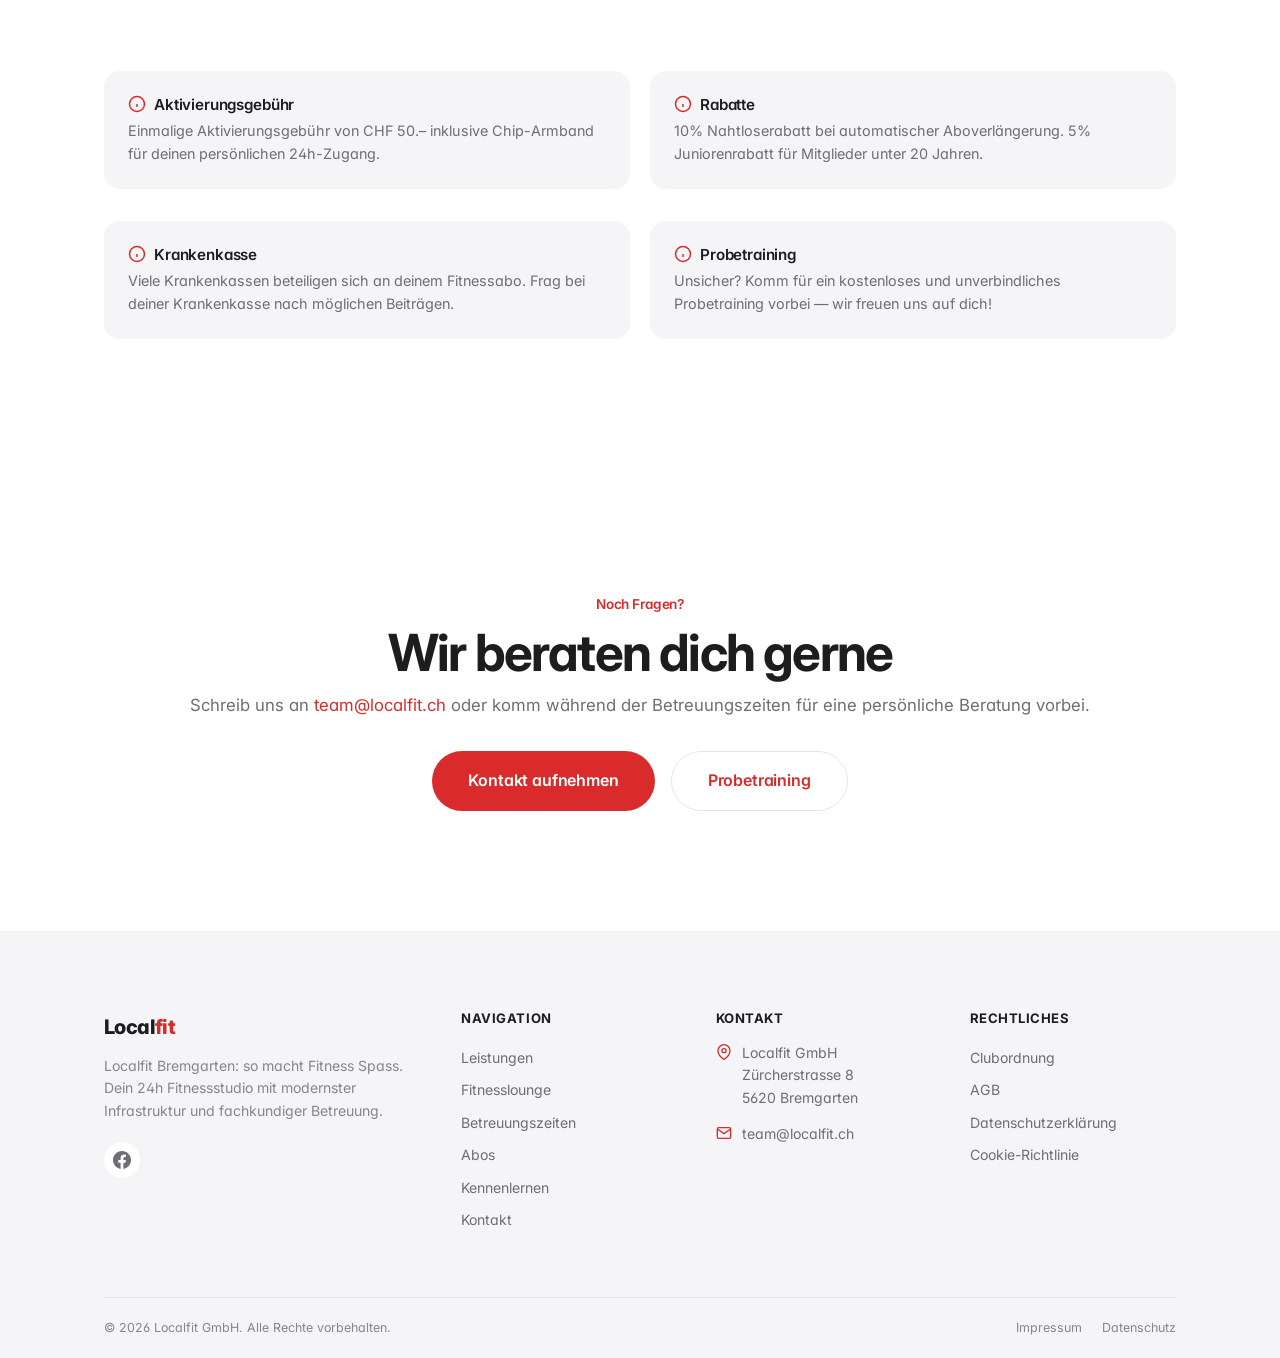
==== commit 1f3a437c: "Fix UX issues: accessibility, mailto links, form weekdays, skip-link - Add :focus-visible styles for" ====
--- a/abos.html
+++ b/abos.html
@@ -5,12 +5,17 @@
   <meta name="viewport" content="width=device-width, initial-scale=1.0">
   <title>Abos — Localfit Bremgarten</title>
   <meta name="description" content="Unsere Abo-Preise: Monats-, Saison- und Jahresabonnements mit fairen Preisen und flexiblen Optionen.">
+  <link rel="preconnect" href="https://fonts.googleapis.com">
+  <link rel="preconnect" href="https://fonts.gstatic.com" crossorigin>
+  <link rel="stylesheet" href="https://fonts.googleapis.com/css2?family=Inter:wght@300;400;500;600;700;800;900&display=swap">
   <link rel="stylesheet" href="css/style.css">
   <link rel="stylesheet" href="css/components.css">
   <link rel="stylesheet" href="css/pages.css">
 </head>
 <body>
 
+  <a href="#main" class="skip-link">Zum Inhalt springen</a>
+
   <!-- NAVBAR -->
   <nav class="navbar scrolled" id="navbar">
     <div class="container">
@@ -19,7 +24,7 @@
         <a href="leistungen.html">Leistungen</a>
         <a href="fitnesslounge.html">Fitnesslounge</a>
         <a href="betreuungszeiten.html">Betreuungszeiten</a>
-        <a href="abos.html" class="active">Abos</a>
+        <a href="abos.html">Abos</a>
         <a href="kennenlernen.html">Kennenlernen</a>
         <a href="kontakt.html">Kontakt</a>
       </div>
@@ -35,10 +40,12 @@
     <a href="leistungen.html">Leistungen</a>
     <a href="fitnesslounge.html">Fitnesslounge</a>
     <a href="betreuungszeiten.html">Betreuungszeiten</a>
-    <a href="abos.html" class="active">Abos</a>
+    <a href="abos.html">Abos</a>
     <a href="kennenlernen.html">Kennenlernen</a>
     <a href="kontakt.html">Kontakt</a>
   </div>
+
+  <main id="main">
 
   <!-- PAGE HERO -->
   <section class="page-hero">
@@ -85,7 +92,7 @@
             <li><span class="check">&#10003;</span> Monatlich kündbar</li>
             <li><span class="check">&#10003;</span> Betreute Zeiten inklusive</li>
           </ul>
-          <a href="kennenlernen.html" class="btn btn-secondary" style="width: 100%;">Jetzt starten</a>
+          <a href="kennenlernen.html" class="btn btn-secondary" style="width: 100%;">Kostenlos testen</a>
         </div>
 
         <!-- Saisonabo (6 Monate) -->
@@ -105,7 +112,7 @@
             <li><span class="check">&#10003;</span> 10% Nahtloserabatt</li>
             <li><span class="check">&#10003;</span> Betreute Zeiten inklusive</li>
           </ul>
-          <a href="kennenlernen.html" class="btn btn-primary" style="width: 100%;">Jetzt starten</a>
+          <a href="kennenlernen.html" class="btn btn-primary" style="width: 100%;">Kostenlos testen</a>
         </div>
 
         <!-- Jahresabo -->
@@ -125,7 +132,7 @@
             <li><span class="check">&#10003;</span> 10% Nahtloserabatt</li>
             <li><span class="check">&#10003;</span> Betreute Zeiten inklusive</li>
           </ul>
-          <a href="kennenlernen.html" class="btn btn-secondary" style="width: 100%;">Jetzt starten</a>
+          <a href="kennenlernen.html" class="btn btn-secondary" style="width: 100%;">Kostenlos testen</a>
         </div>
       </div>
     </div>
@@ -174,13 +181,15 @@
     <div class="container reveal">
       <span class="section-label">Noch Fragen?</span>
       <h2>Wir beraten dich gerne</h2>
-      <p>Schreib uns an team@localfit.ch oder komm während der Betreuungszeiten für eine persönliche Beratung vorbei.</p>
+      <p>Schreib uns an <a href="mailto:team@localfit.ch" style="color: var(--accent);">team@localfit.ch</a> oder komm während der Betreuungszeiten für eine persönliche Beratung vorbei.</p>
       <div style="display: flex; gap: 16px; justify-content: center; flex-wrap: wrap;">
         <a href="kontakt.html" class="btn btn-primary btn-lg">Kontakt aufnehmen</a>
         <a href="kennenlernen.html" class="btn btn-secondary btn-lg">Probetraining</a>
       </div>
     </div>
   </section>
+
+  </main>
 
   <!-- FOOTER -->
   <footer class="footer">
@@ -218,7 +227,7 @@
             <span class="footer-contact-icon">
               <svg width="16" height="16" viewBox="0 0 24 24" fill="none" stroke="currentColor" stroke-width="2"><path d="M4 4h16c1.1 0 2 .9 2 2v12c0 1.1-.9 2-2 2H4c-1.1 0-2-.9-2-2V6c0-1.1.9-2 2-2z"/><polyline points="22,6 12,13 2,6"/></svg>
             </span>
-            <span>team@localfit.ch</span>
+            <a href="mailto:team@localfit.ch" style="color: inherit; text-decoration: none;">team@localfit.ch</a>
           </div>
         </div>
         <div>
--- a/css/style.css
+++ b/css/style.css
@@ -2,7 +2,7 @@
    LOCALFIT — Apple-Inspired Design System
    ============================================ */
 
-@import url('https://fonts.googleapis.com/css2?family=Inter:wght@300;400;500;600;700;800;900&display=swap');
+/* Google Fonts loaded via <link> in HTML head for better performance */
 
 :root {
   /* Backgrounds */
@@ -105,6 +105,17 @@
   outline: none;
 }
 
+/* Accessible focus styles */
+a:focus-visible,
+button:focus-visible,
+input:focus-visible,
+select:focus-visible,
+textarea:focus-visible {
+  outline: 2px solid var(--accent);
+  outline-offset: 2px;
+  border-radius: 4px;
+}
+
 button { cursor: pointer; }
 
 /* --- Typography (Apple-style) --- */
--- a/css/components.css
+++ b/css/components.css
@@ -1,6 +1,27 @@
 /* ============================================
    LOCALFIT — Components (Apple Style)
    ============================================ */
+
+/* ---- SKIP LINK ---- */
+.skip-link {
+  position: absolute;
+  top: -100%;
+  left: 16px;
+  z-index: 9999;
+  padding: 12px 24px;
+  background: var(--accent);
+  color: #fff;
+  border-radius: var(--radius);
+  font-weight: 600;
+  font-size: 0.9rem;
+  text-decoration: none;
+  opacity: 0;
+  transition: top 0.2s, opacity 0.2s;
+}
+.skip-link:focus {
+  top: 16px;
+  opacity: 1;
+}
 
 /* ---- NAVBAR ---- */
 .navbar {
--- a/css/pages.css
+++ b/css/pages.css
@@ -244,11 +244,12 @@
 
 .service-item:last-child { border-bottom: none; }
 
-.service-item.reverse {
-  direction: rtl;
-}
-.service-item.reverse > * {
-  direction: ltr;
+.service-item.reverse .service-content {
+  order: 2;
+}
+
+.service-item.reverse .service-image {
+  order: 1;
 }
 
 .service-number {
@@ -294,7 +295,8 @@
     gap: 32px;
     padding: 48px 0;
   }
-  .service-item.reverse { direction: ltr; }
+  .service-item.reverse .service-content,
+  .service-item.reverse .service-image { order: unset; }
   .service-number { font-size: 3.5rem; }
 }
 
